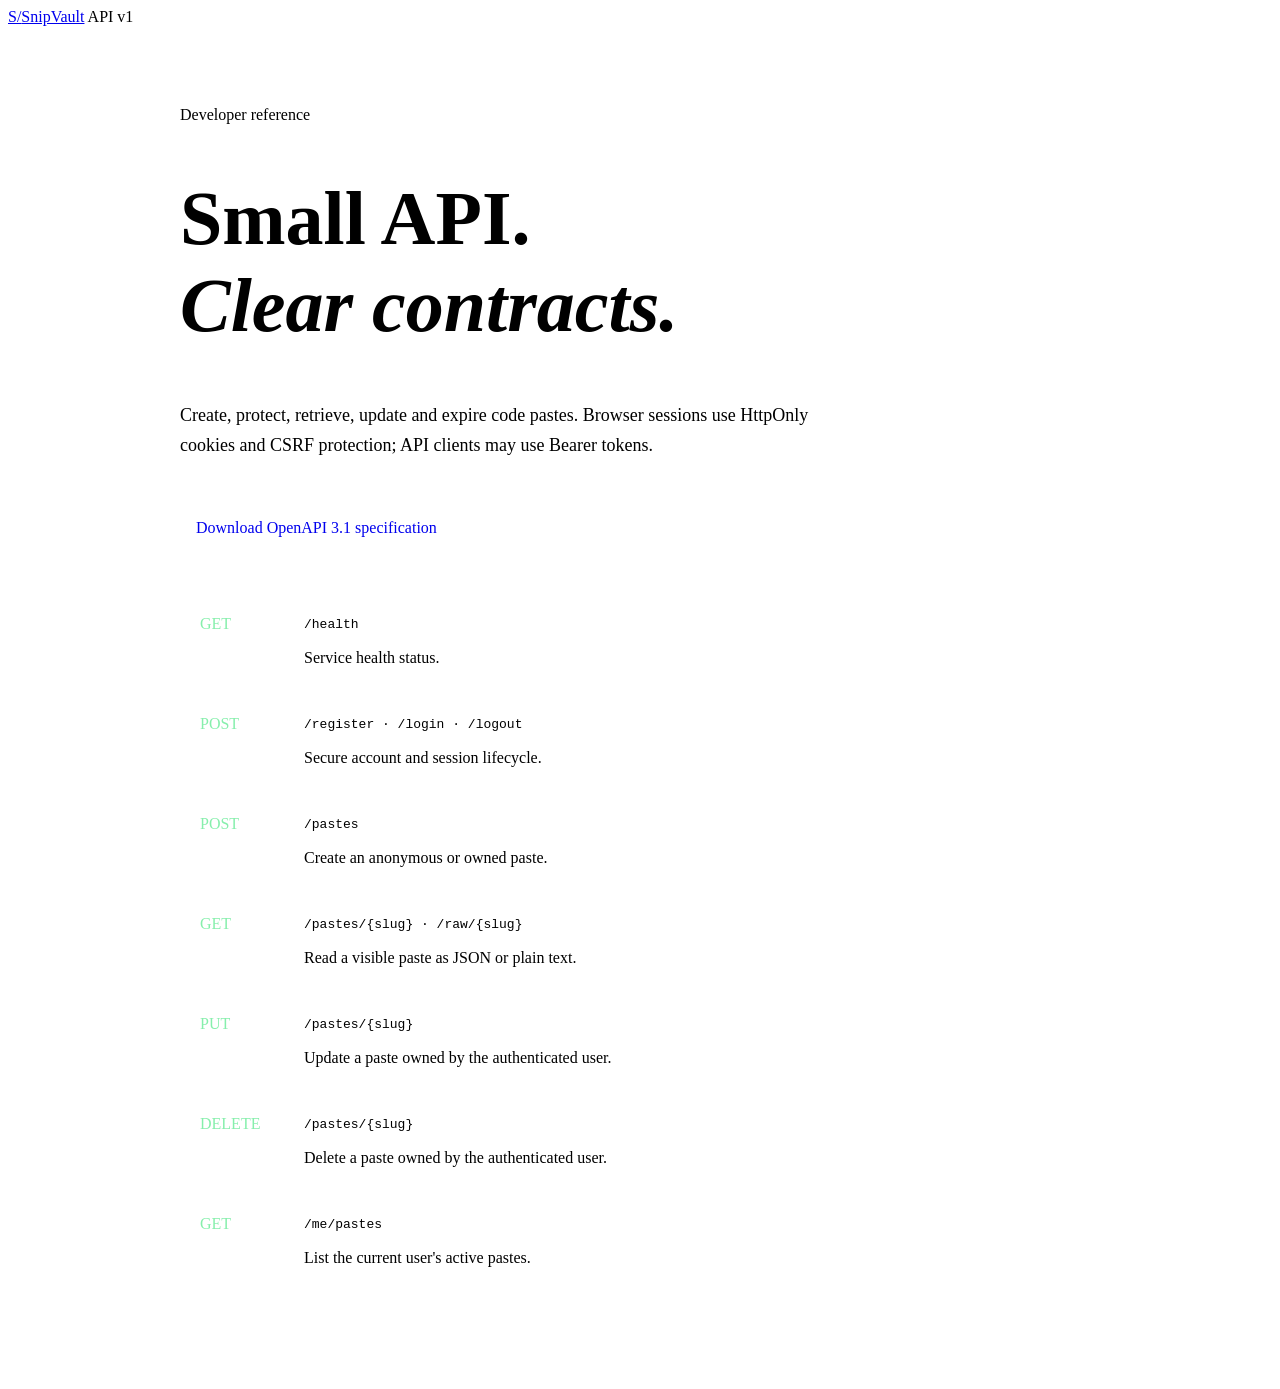
==== internal/httpapi/web/docs.html @ f98679a0 "Launch SnipVault" ====
<!doctype html>
<html lang="en">
<head>
  <meta charset="utf-8"><meta name="viewport" content="width=device-width,initial-scale=1">
  <title>API documentation — SnipVault</title>
  <link rel="stylesheet" href="/assets/app.css"><link rel="stylesheet" href="/assets/pro-theme.css">
  <style>
    .docs{width:min(920px,calc(100% - 32px));margin:0 auto;padding:64px 0 96px}.docs h1{font-size:clamp(42px,7vw,76px)}
    .docs-lede{color:var(--color-muted-foreground);font-size:18px;line-height:1.7;max-width:680px}.docs-grid{display:grid;gap:12px;margin-top:48px}
    .endpoint{display:grid;grid-template-columns:88px 1fr;gap:16px;align-items:center;padding:18px 20px;border:1px solid var(--color-border);border-radius:10px;background:var(--color-card)}
    .method{font:700 12px var(--mono);color:#86efac}.endpoint code{color:var(--color-foreground)}.endpoint p{grid-column:2;margin:0;color:var(--color-muted-foreground)}
    .spec-link{display:inline-flex;margin-top:28px;padding:12px 16px;border:1px solid var(--color-border);border-radius:8px;text-decoration:none;background:var(--color-muted)}
    @media(max-width:560px){.endpoint{grid-template-columns:1fr}.endpoint p{grid-column:1}}
  </style>
</head>
<body><header class="site-header"><a class="brand" href="/"><span class="brand-mark">S/</span><span>SnipVault</span></a><span class="status"><i></i> API v1</span></header>
<main class="docs"><p class="eyebrow">Developer reference</p><h1>Small API.<br><em>Clear contracts.</em></h1><p class="docs-lede">Create, protect, retrieve, update and expire code pastes. Browser sessions use HttpOnly cookies and CSRF protection; API clients may use Bearer tokens.</p>
<a class="spec-link" href="/openapi.yaml">Download OpenAPI 3.1 specification</a>
<section class="docs-grid" aria-label="Endpoints">
  <article class="endpoint"><span class="method">GET</span><code>/health</code><p>Service health status.</p></article>
  <article class="endpoint"><span class="method">POST</span><code>/register · /login · /logout</code><p>Secure account and session lifecycle.</p></article>
  <article class="endpoint"><span class="method">POST</span><code>/pastes</code><p>Create an anonymous or owned paste.</p></article>
  <article class="endpoint"><span class="method">GET</span><code>/pastes/{slug} · /raw/{slug}</code><p>Read a visible paste as JSON or plain text.</p></article>
  <article class="endpoint"><span class="method">PUT</span><code>/pastes/{slug}</code><p>Update a paste owned by the authenticated user.</p></article>
  <article class="endpoint"><span class="method">DELETE</span><code>/pastes/{slug}</code><p>Delete a paste owned by the authenticated user.</p></article>
  <article class="endpoint"><span class="method">GET</span><code>/me/pastes</code><p>List the current user's active pastes.</p></article>
</section></main></body></html>
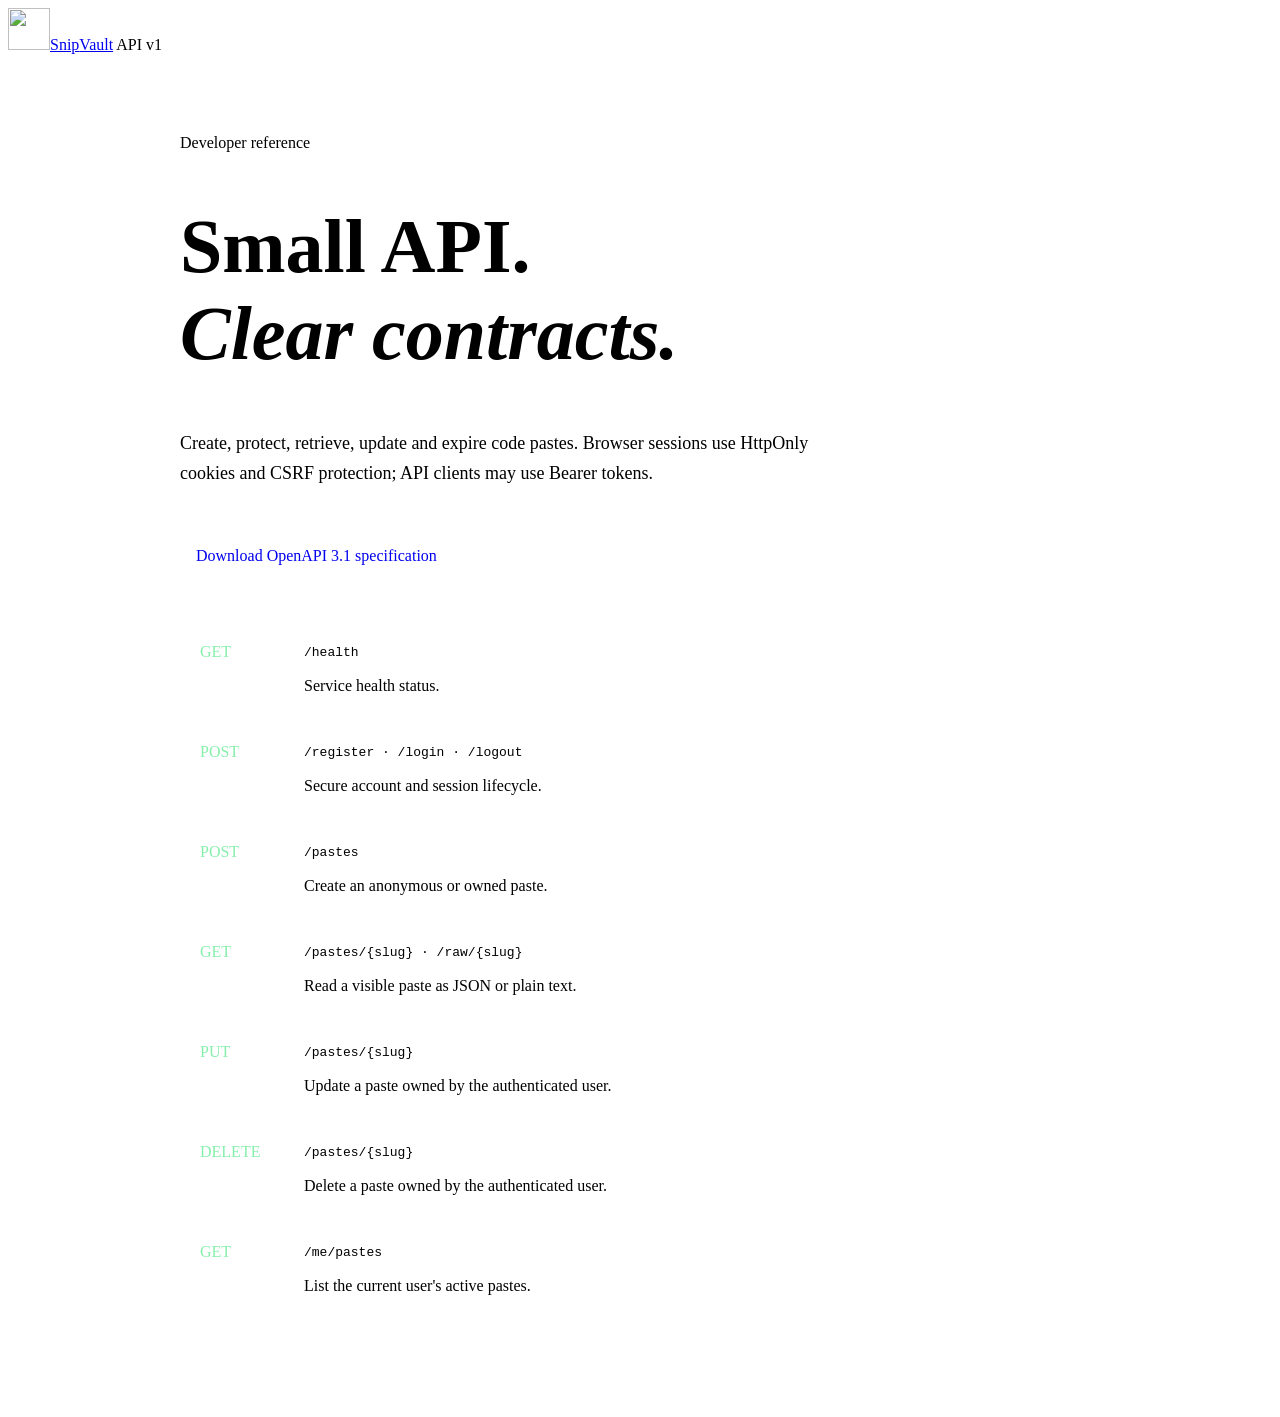
==== commit 1856e4ea: "Add corporate brand identity" ====
--- a/internal/httpapi/web/docs.html
+++ b/internal/httpapi/web/docs.html
@@ -1,9 +1,9 @@
 <!doctype html>
 <html lang="en">
 <head>
-  <meta charset="utf-8"><meta name="viewport" content="width=device-width,initial-scale=1">
+  <meta charset="utf-8"><meta name="viewport" content="width=device-width,initial-scale=1"><meta name="theme-color" content="#07151f">
   <title>API documentation — SnipVault</title>
-  <link rel="stylesheet" href="/assets/app.css"><link rel="stylesheet" href="/assets/pro-theme.css">
+  <link rel="icon" href="/assets/favicon.svg?v=20260819.4" type="image/svg+xml"><link rel="stylesheet" href="/assets/app.css?v=20260819.4"><link rel="stylesheet" href="/assets/pro-theme.css?v=20260819.4">
   <style>
     .docs{width:min(920px,calc(100% - 32px));margin:0 auto;padding:64px 0 96px}.docs h1{font-size:clamp(42px,7vw,76px)}
     .docs-lede{color:var(--color-muted-foreground);font-size:18px;line-height:1.7;max-width:680px}.docs-grid{display:grid;gap:12px;margin-top:48px}
@@ -13,7 +13,7 @@
     @media(max-width:560px){.endpoint{grid-template-columns:1fr}.endpoint p{grid-column:1}}
   </style>
 </head>
-<body><header class="site-header"><a class="brand" href="/"><span class="brand-mark">S/</span><span>SnipVault</span></a><span class="status"><i></i> API v1</span></header>
+<body><header class="site-header"><a class="brand" href="/" aria-label="SnipVault home"><img class="brand-mark" src="/assets/logo-mark.svg?v=20260819.4" alt="" width="42" height="42"><span class="brand-wordmark">Snip<span>Vault</span></span></a><span class="status"><i></i> API v1</span></header>
 <main class="docs"><p class="eyebrow">Developer reference</p><h1>Small API.<br><em>Clear contracts.</em></h1><p class="docs-lede">Create, protect, retrieve, update and expire code pastes. Browser sessions use HttpOnly cookies and CSRF protection; API clients may use Bearer tokens.</p>
 <a class="spec-link" href="/openapi.yaml">Download OpenAPI 3.1 specification</a>
 <section class="docs-grid" aria-label="Endpoints">
